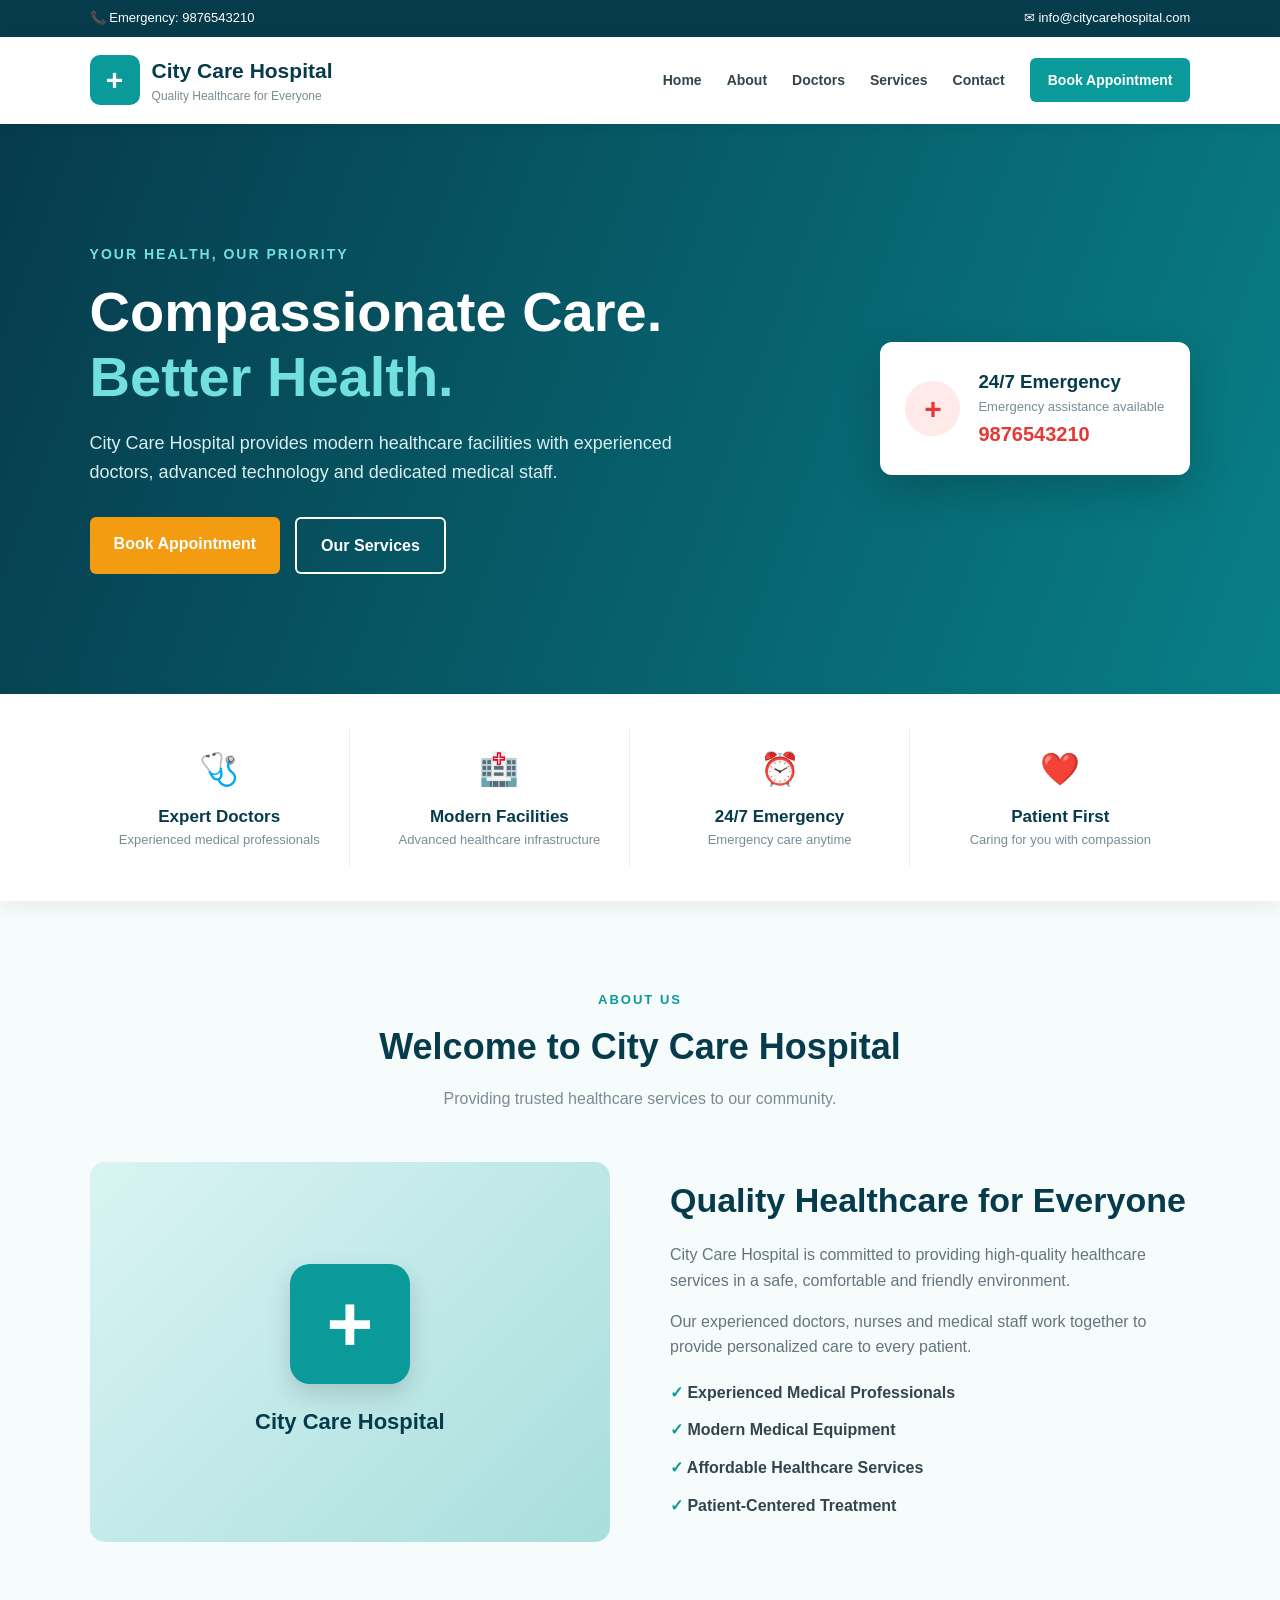
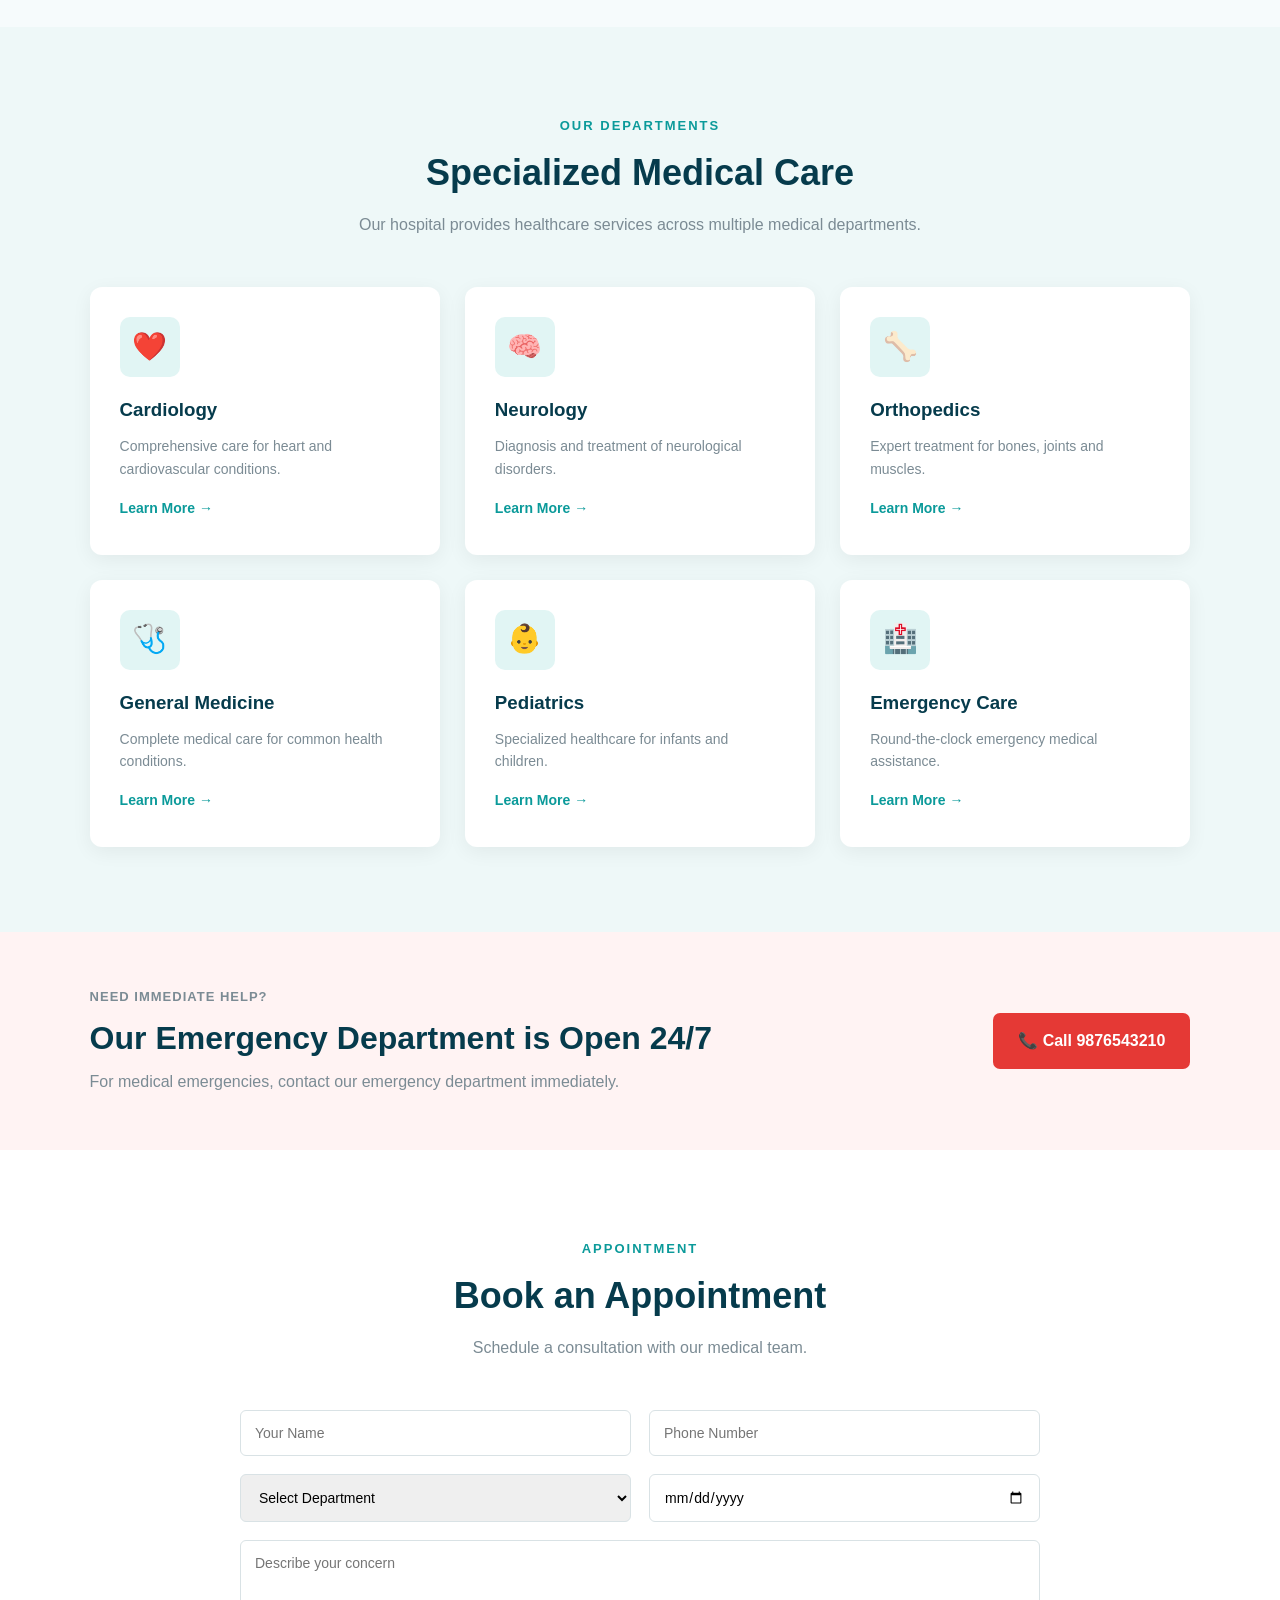
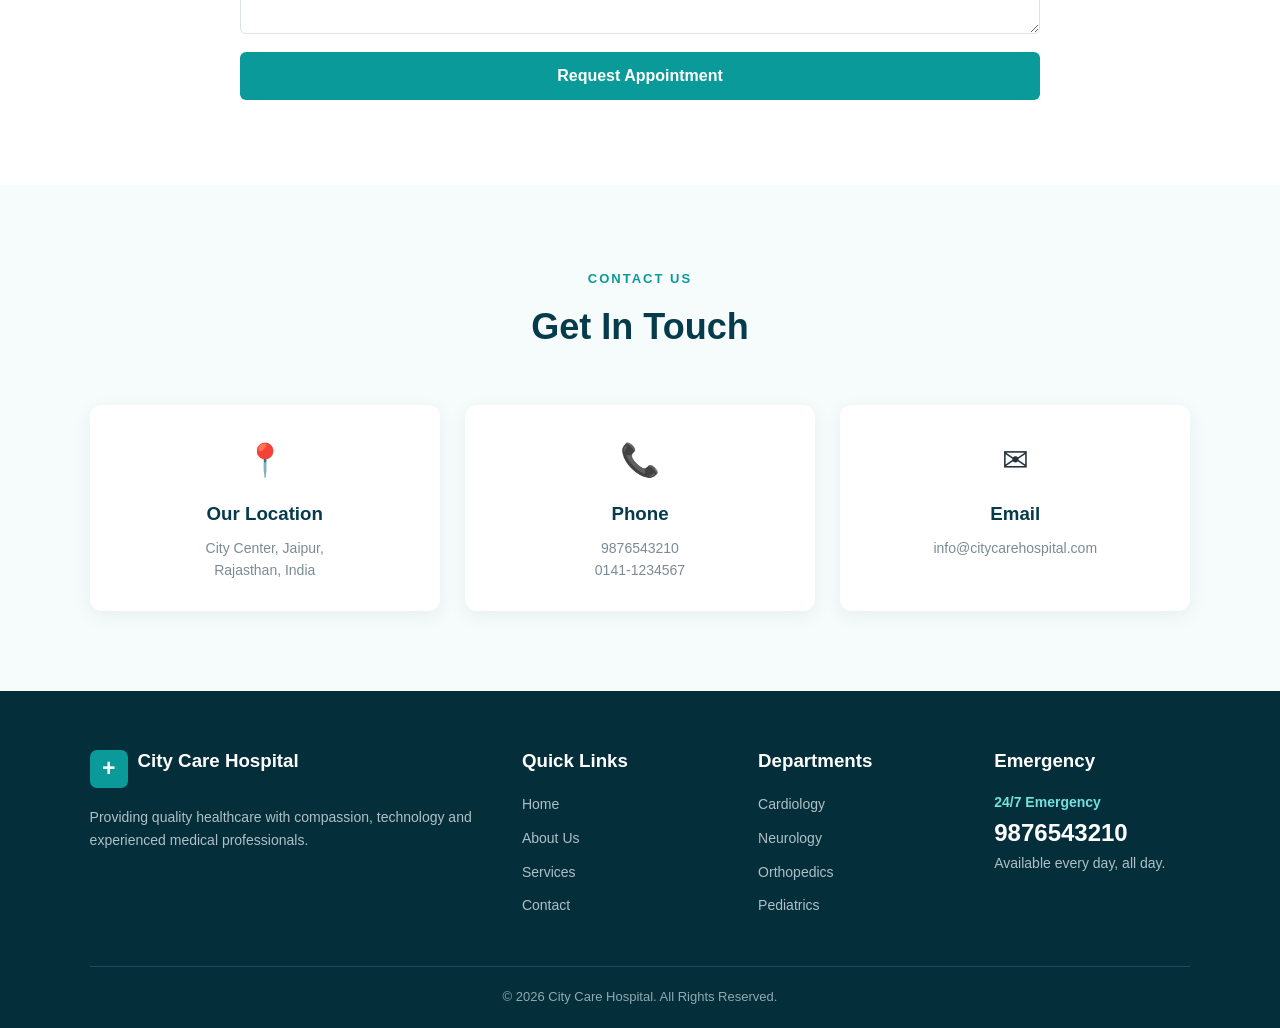
==== project2/p2/index.html @ e4727a9b "Add files via upload" ====
<!DOCTYPE html>
<html lang="en">

<head>

    <meta charset="UTF-8">

    <meta name="viewport" content="width=device-width, initial-scale=1.0">

    <title>City Care Hospital</title>

    <link rel="stylesheet" href="style.css">

</head>

<body>


    <!-- TOP BAR -->

    <div class="top-bar">

        <span>📞 Emergency: 9876543210</span>

        <span>✉ info@citycarehospital.com</span>

    </div>


    <!-- HEADER -->

    <header>

        <div class="logo">

            <div class="logo-icon">
                +
            </div>

            <div>
                <h1>City Care Hospital</h1>
                <p>Quality Healthcare for Everyone</p>
            </div>

        </div>


        <nav>

            <a href="#home">Home</a>

            <a href="#about">About</a>

            <a href="#doctors">Doctors</a>

            <a href="#services">Services</a>

            <a href="#contact">Contact</a>

            <a href="#appointment" class="appointment-btn">
                Book Appointment
            </a>

        </nav>

    </header>


    <!-- HERO -->

    <section class="hero" id="home">

        <div class="hero-content">

            <p class="hero-tag">
                YOUR HEALTH, OUR PRIORITY
            </p>

            <h2>
                Compassionate Care.
                <span>Better Health.</span>
            </h2>

            <p class="hero-description">

                City Care Hospital provides modern healthcare
                facilities with experienced doctors, advanced
                technology and dedicated medical staff.

            </p>


            <div class="hero-buttons">

                <a href="#appointment" class="btn primary-btn">
                    Book Appointment
                </a>

                <a href="#services" class="btn secondary-btn">
                    Our Services
                </a>

            </div>

        </div>


        <div class="emergency-card">

            <div class="emergency-icon">
                +
            </div>

            <div>

                <h3>24/7 Emergency</h3>

                <p>Emergency assistance available</p>

                <strong>9876543210</strong>

            </div>

        </div>

    </section>


    <!-- QUICK SERVICES -->

    <section class="quick-services">

        <div class="quick-card">

            <div class="quick-icon">
                🩺
            </div>

            <h3>Expert Doctors</h3>

            <p>
                Experienced medical professionals
            </p>

        </div>


        <div class="quick-card">

            <div class="quick-icon">
                🏥
            </div>

            <h3>Modern Facilities</h3>

            <p>
                Advanced healthcare infrastructure
            </p>

        </div>


        <div class="quick-card">

            <div class="quick-icon">
                ⏰
            </div>

            <h3>24/7 Emergency</h3>

            <p>
                Emergency care anytime
            </p>

        </div>


        <div class="quick-card">

            <div class="quick-icon">
                ❤️
            </div>

            <h3>Patient First</h3>

            <p>
                Caring for you with compassion
            </p>

        </div>

    </section>


    <!-- ABOUT -->

    <section class="section" id="about">

        <div class="section-title">

            <span>ABOUT US</span>

            <h2>Welcome to City Care Hospital</h2>

            <p>
                Providing trusted healthcare services to our community.
            </p>

        </div>


        <div class="about">

            <div class="about-image">

                <div class="medical-symbol">
                    +
                </div>

                <div class="image-text">
                    City Care Hospital
                </div>

            </div>


            <div class="about-content">

                <h2>
                    Quality Healthcare for Everyone
                </h2>

                <p>
                    City Care Hospital is committed to providing
                    high-quality healthcare services in a safe,
                    comfortable and friendly environment.
                </p>

                <p>
                    Our experienced doctors, nurses and medical
                    staff work together to provide personalized
                    care to every patient.
                </p>


                <ul>

                    <li>✓ Experienced Medical Professionals</li>

                    <li>✓ Modern Medical Equipment</li>

                    <li>✓ Affordable Healthcare Services</li>

                    <li>✓ Patient-Centered Treatment</li>

                </ul>

            </div>

        </div>

    </section>


    <!-- DEPARTMENTS -->

    <section class="section departments-section" id="services">

        <div class="section-title">

            <span>OUR DEPARTMENTS</span>

            <h2>Specialized Medical Care</h2>

            <p>
                Our hospital provides healthcare services
                across multiple medical departments.
            </p>

        </div>


        <div class="departments">


            <div class="department-card">

                <div class="department-icon">
                    ❤️
                </div>

                <h3>Cardiology</h3>

                <p>
                    Comprehensive care for heart and
                    cardiovascular conditions.
                </p>

                <a href="#">
                    Learn More →
                </a>

            </div>


            <div class="department-card">

                <div class="department-icon">
                    🧠
                </div>

                <h3>Neurology</h3>

                <p>
                    Diagnosis and treatment of neurological
                    disorders.
                </p>

                <a href="#">
                    Learn More →
                </a>

            </div>


            <div class="department-card">

                <div class="department-icon">
                    🦴
                </div>

                <h3>Orthopedics</h3>

                <p>
                    Expert treatment for bones, joints
                    and muscles.
                </p>

                <a href="#">
                    Learn More →
                </a>

            </div>


            <div class="department-card">

                <div class="department-icon">
                    🩺
                </div>

                <h3>General Medicine</h3>

                <p>
                    Complete medical care for common
                    health conditions.
                </p>

                <a href="#">
                    Learn More →
                </a>

            </div>


            <div class="department-card">

                <div class="department-icon">
                    👶
                </div>

                <h3>Pediatrics</h3>

                <p>
                    Specialized healthcare for infants
                    and children.
                </p>

                <a href="#">
                    Learn More →
                </a>

            </div>


            <div class="department-card">

                <div class="department-icon">
                    🏥
                </div>

                <h3>Emergency Care</h3>

                <p>
                    Round-the-clock emergency medical
                    assistance.
                </p>

                <a href="#">
                    Learn More →
                </a>

            </div>

        </div>

    </section>


    <!-- EMERGENCY -->

    <section class="emergency-section">

        <div>

            <p class="emergency-label">
                NEED IMMEDIATE HELP?
            </p>

            <h2>
                Our Emergency Department is Open 24/7
            </h2>

            <p>
                For medical emergencies, contact our emergency
                department immediately.
            </p>

        </div>


        <a href="tel:9876543210" class="emergency-button">
            📞 Call 9876543210
        </a>

    </section>


    <!-- APPOINTMENT -->

    <section class="appointment-section" id="appointment">

        <div class="section-title">

            <span>APPOINTMENT</span>

            <h2>Book an Appointment</h2>

            <p>
                Schedule a consultation with our medical team.
            </p>

        </div>


        <form class="appointment-form">

            <input
                type="text"
                placeholder="Your Name"
                required
            >

            <input
                type="tel"
                placeholder="Phone Number"
                required
            >

            <select required>

                <option value="">
                    Select Department
                </option>

                <option>
                    Cardiology
                </option>

                <option>
                    Neurology
                </option>

                <option>
                    Orthopedics
                </option>

                <option>
                    General Medicine
                </option>

                <option>
                    Pediatrics
                </option>

            </select>


            <input
                type="date"
                required
            >


            <textarea
                placeholder="Describe your concern"
                rows="4"
            ></textarea>


            <button type="submit">
                Request Appointment
            </button>

        </form>

    </section>


    <!-- CONTACT -->

    <section class="contact-section" id="contact">

        <div class="section-title">

            <span>CONTACT US</span>

            <h2>Get In Touch</h2>

        </div>


        <div class="contact-container">


            <div class="contact-card">

                <div class="contact-icon">
                    📍
                </div>

                <h3>Our Location</h3>

                <p>
                    City Center, Jaipur,<br>
                    Rajasthan, India
                </p>

            </div>


            <div class="contact-card">

                <div class="contact-icon">
                    📞
                </div>

                <h3>Phone</h3>

                <p>
                    9876543210<br>
                    0141-1234567
                </p>

            </div>


            <div class="contact-card">

                <div class="contact-icon">
                    ✉
                </div>

                <h3>Email</h3>

                <p>
                    info@citycarehospital.com
                </p>

            </div>

        </div>

    </section>


    <!-- FOOTER -->

    <footer>

        <div class="footer-container">


            <div class="footer-about">

                <div class="footer-logo">

                    <div class="footer-logo-icon">
                        +
                    </div>

                    <h3>City Care Hospital</h3>

                </div>

                <p>
                    Providing quality healthcare with compassion,
                    technology and experienced medical professionals.
                </p>

            </div>


            <div>

                <h3>Quick Links</h3>

                <ul>

                    <li>
                        <a href="#home">Home</a>
                    </li>

                    <li>
                        <a href="#about">About Us</a>
                    </li>

                    <li>
                        <a href="#services">Services</a>
                    </li>

                    <li>
                        <a href="#contact">Contact</a>
                    </li>

                </ul>

            </div>


            <div>

                <h3>Departments</h3>

                <ul>

                    <li>
                        <a href="#">Cardiology</a>
                    </li>

                    <li>
                        <a href="#">Neurology</a>
                    </li>

                    <li>
                        <a href="#">Orthopedics</a>
                    </li>

                    <li>
                        <a href="#">Pediatrics</a>
                    </li>

                </ul>

            </div>


            <div>

                <h3>Emergency</h3>

                <p class="footer-emergency">
                    24/7 Emergency
                </p>

                <h2>
                    9876543210
                </h2>

                <p>
                    Available every day,
                    all day.
                </p>

            </div>

        </div>


        <div class="copyright">

            © 2026 City Care Hospital.
            All Rights Reserved.

        </div>

    </footer>


</body>
</html>
---- project2/p2/style.css ----
/* =========================
   RESET
========================= */

* {
    margin: 0;
    padding: 0;
    box-sizing: border-box;
    font-family: "Segoe UI", Arial, sans-serif;
}

html {
    scroll-behavior: smooth;
}

body {
    background: #f6fbfc;
    color: #24323d;
    line-height: 1.6;
}


/* =========================
   TOP BAR
========================= */

.top-bar {
    background: #063b4c;
    color: white;

    padding: 8px 7%;

    display: flex;
    justify-content: space-between;

    font-size: 13px;
}


/* =========================
   HEADER
========================= */

header {
    background: white;

    padding: 17px 7%;

    display: flex;
    justify-content: space-between;
    align-items: center;

    box-shadow: 0 2px 12px rgba(0, 0, 0, 0.07);

    position: sticky;
    top: 0;

    z-index: 1000;
}

.logo {
    display: flex;
    align-items: center;
    gap: 12px;
}

.logo-icon {
    width: 50px;
    height: 50px;

    background: #0b9a9a;

    color: white;

    border-radius: 10px;

    display: flex;
    justify-content: center;
    align-items: center;

    font-size: 30px;
    font-weight: bold;
}

.logo h1 {
    color: #063b4c;
    font-size: 21px;
}

.logo p {
    color: #7b8b94;
    font-size: 12px;
}


/* =========================
   NAVIGATION
========================= */

nav {
    display: flex;
    align-items: center;
    gap: 25px;
}

nav a {
    text-decoration: none;

    color: #34444d;

    font-size: 14px;
    font-weight: 600;

    transition: 0.3s;
}

nav a:hover {
    color: #0b9a9a;
}

.appointment-btn {
    background: #0b9a9a;

    color: white !important;

    padding: 11px 18px;

    border-radius: 6px;
}

.appointment-btn:hover {
    background: #087f7f;
}


/* =========================
   HERO
========================= */

.hero {
    min-height: 570px;

    padding: 80px 7%;

    display: flex;

    justify-content: space-between;
    align-items: center;

    gap: 40px;

    color: white;

    background:
        linear-gradient(
            110deg,
            #063b4c,
            #087f87
        );
}

.hero-content {
    max-width: 680px;
}

.hero-tag {
    color: #72e0dc;

    font-size: 14px;

    font-weight: bold;

    letter-spacing: 2px;

    margin-bottom: 15px;
}

.hero h2 {
    font-size: 56px;

    line-height: 1.15;

    margin-bottom: 20px;
}

.hero h2 span {
    color: #72e0dc;
}

.hero-description {
    color: #d9eeee;

    font-size: 18px;

    max-width: 600px;
}

.hero-buttons {
    margin-top: 30px;

    display: flex;

    gap: 15px;
}

.btn {
    text-decoration: none;

    padding: 14px 24px;

    border-radius: 6px;

    font-weight: bold;

    display: inline-block;
}

.primary-btn {
    background: #f39c12;
    color: white;
}

.primary-btn:hover {
    background: #d98608;
}

.secondary-btn {
    border: 2px solid white;
    color: white;
}

.secondary-btn:hover {
    background: white;
    color: #063b4c;
}


/* =========================
   EMERGENCY CARD
========================= */

.emergency-card {
    background: white;

    color: #24323d;

    width: 310px;

    padding: 25px;

    border-radius: 12px;

    display: flex;

    align-items: center;

    gap: 18px;

    box-shadow: 0 15px 40px rgba(0, 0, 0, 0.18);
}

.emergency-icon {
    width: 55px;
    height: 55px;

    border-radius: 50%;

    background: #ffe9e9;

    color: #e53935;

    display: flex;

    align-items: center;
    justify-content: center;

    font-size: 30px;
    font-weight: bold;
}

.emergency-card h3 {
    color: #063b4c;
}

.emergency-card p {
    color: #7b8b94;
    font-size: 13px;
}

.emergency-card strong {
    color: #e53935;
    font-size: 20px;
}


/* =========================
   QUICK SERVICES
========================= */

.quick-services {
    background: white;

    display: grid;

    grid-template-columns: repeat(4, 1fr);

    padding: 35px 7%;

    gap: 20px;

    box-shadow: 0 5px 20px rgba(0, 0, 0, 0.07);
}

.quick-card {
    text-align: center;

    padding: 15px;

    border-right: 1px solid #e6eeee;
}

.quick-card:last-child {
    border-right: none;
}

.quick-icon {
    font-size: 32px;

    margin-bottom: 8px;
}

.quick-card h3 {
    color: #063b4c;

    font-size: 17px;
}

.quick-card p {
    color: #7b8b94;

    font-size: 13px;
}


/* =========================
   COMMON SECTION
========================= */

.section {
    padding: 85px 7%;
}

.section-title {
    text-align: center;

    margin-bottom: 50px;
}

.section-title span {
    color: #0b9a9a;

    font-size: 13px;

    font-weight: bold;

    letter-spacing: 2px;
}

.section-title h2 {
    color: #063b4c;

    font-size: 36px;

    margin-top: 7px;
}

.section-title p {
    color: #7b8b94;

    max-width: 650px;

    margin: 10px auto;
}


/* =========================
   ABOUT
========================= */

.about {
    display: grid;

    grid-template-columns: 1fr 1fr;

    gap: 60px;

    align-items: center;
}

.about-image {
    height: 380px;

    border-radius: 15px;

    background:
        linear-gradient(
            135deg,
            #d9f4f3,
            #a8dedd
        );

    display: flex;

    flex-direction: column;

    align-items: center;
    justify-content: center;
}

.medical-symbol {
    width: 120px;
    height: 120px;

    border-radius: 20px;

    background: #0b9a9a;

    color: white;

    display: flex;

    align-items: center;
    justify-content: center;

    font-size: 80px;

    font-weight: bold;

    box-shadow: 0 10px 25px rgba(0, 0, 0, 0.15);
}

.image-text {
    color: #063b4c;

    font-size: 22px;

    font-weight: bold;

    margin-top: 20px;
}

.about-content h2 {
    color: #063b4c;

    font-size: 34px;

    margin-bottom: 15px;
}

.about-content p {
    color: #65757d;

    margin-bottom: 15px;
}

.about-content ul {
    list-style: none;

    margin-top: 20px;
}

.about-content li {
    margin: 12px 0;

    font-weight: 600;

    color: #34444d;
}

.about-content li::first-letter {
    color: #0b9a9a;
}


/* =========================
   DEPARTMENTS
========================= */

.departments-section {
    background: #eef8f8;
}

.departments {
    display: grid;

    grid-template-columns: repeat(3, 1fr);

    gap: 25px;
}

.department-card {
    background: white;

    padding: 30px;

    border-radius: 12px;

    box-shadow: 0 5px 20px rgba(0, 0, 0, 0.06);

    transition: 0.3s;

    border-bottom: 4px solid transparent;
}

.department-card:hover {
    transform: translateY(-7px);

    border-bottom-color: #0b9a9a;

    box-shadow: 0 12px 28px rgba(0, 0, 0, 0.1);
}

.department-icon {
    width: 60px;
    height: 60px;

    border-radius: 10px;

    background: #e1f5f4;

    display: flex;

    align-items: center;
    justify-content: center;

    font-size: 28px;

    margin-bottom: 18px;
}

.department-card h3 {
    color: #063b4c;

    margin-bottom: 10px;
}

.department-card p {
    color: #7b8b94;

    font-size: 14px;

    margin-bottom: 15px;
}

.department-card a {
    text-decoration: none;

    color: #0b9a9a;

    font-weight: bold;

    font-size: 14px;
}


/* =========================
   EMERGENCY SECTION
========================= */

.emergency-section {
    background: #fff3f3;

    padding: 55px 7%;

    display: flex;

    justify-content: space-between;

    align-items: center;

    gap: 30px;
}

.emergency-label {
    color: #e53935;

    font-weight: bold;

    letter-spacing: 1px;

    font-size: 13px;
}

.emergency-section h2 {
    color: #063b4c;

    font-size: 32px;

    margin: 5px 0;
}

.emergency-section p {
    color: #7b8b94;
}

.emergency-button {
    background: #e53935;

    color: white;

    text-decoration: none;

    padding: 15px 25px;

    border-radius: 7px;

    font-weight: bold;

    white-space: nowrap;
}

.emergency-button:hover {
    background: #c62828;
}


/* =========================
   APPOINTMENT
========================= */

.appointment-section {
    padding: 85px 7%;

    background: white;
}

.appointment-form {
    max-width: 800px;

    margin: auto;

    display: grid;

    grid-template-columns: 1fr 1fr;

    gap: 18px;
}

.appointment-form input,
.appointment-form select,
.appointment-form textarea {
    width: 100%;

    padding: 14px;

    border: 1px solid #d9e2e5;

    border-radius: 6px;

    outline: none;

    font-size: 14px;
}

.appointment-form input:focus,
.appointment-form select:focus,
.appointment-form textarea:focus {
    border-color: #0b9a9a;
}

.appointment-form textarea {
    grid-column: 1 / 3;

    resize: vertical;
}

.appointment-form button {
    grid-column: 1 / 3;

    border: none;

    background: #0b9a9a;

    color: white;

    padding: 15px;

    border-radius: 6px;

    font-size: 16px;

    font-weight: bold;

    cursor: pointer;
}

.appointment-form button:hover {
    background: #087f7f;
}


/* =========================
   CONTACT
========================= */

.contact-section {
    padding: 80px 7%;
}

.contact-container {
    display: grid;

    grid-template-columns: repeat(3, 1fr);

    gap: 25px;
}

.contact-card {
    background: white;

    padding: 30px;

    text-align: center;

    border-radius: 12px;

    box-shadow: 0 5px 20px rgba(0, 0, 0, 0.06);
}

.contact-icon {
    font-size: 32px;

    margin-bottom: 12px;
}

.contact-card h3 {
    color: #063b4c;

    margin-bottom: 8px;
}

.contact-card p {
    color: #7b8b94;

    font-size: 14px;
}


/* =========================
   FOOTER
========================= */

footer {
    background: #052e3b;

    color: white;

    padding: 55px 7% 20px;
}

.footer-container {
    display: grid;

    grid-template-columns: 2fr 1fr 1fr 1fr;

    gap: 40px;
}

.footer-logo {
    display: flex;

    align-items: center;

    gap: 10px;

    margin-bottom: 15px;
}

.footer-logo-icon {
    width: 38px;
    height: 38px;

    background: #0b9a9a;

    border-radius: 7px;

    display: flex;

    justify-content: center;
    align-items: center;

    font-size: 23px;

    font-weight: bold;
}

.footer-container h3 {
    margin-bottom: 15px;
}

.footer-container p {
    color: #aec0c6;

    font-size: 14px;
}

.footer-container ul {
    list-style: none;
}

.footer-container li {
    margin: 8px 0;
}

.footer-container a {
    text-decoration: none;

    color: #aec0c6;

    font-size: 14px;
}

.footer-container a:hover {
    color: white;
}

.footer-emergency {
    color: #72e0dc !important;

    font-weight: bold;
}

.copyright {
    border-top: 1px solid #1c4d58;

    margin-top: 40px;

    padding-top: 20px;

    text-align: center;

    color: #91a9b0;

    font-size: 13px;
}


/* =========================
   TABLET
========================= */

@media (max-width: 950px) {

    nav {
        gap: 12px;
    }

    nav a {
        font-size: 13px;
    }

    .hero h2 {
        font-size: 45px;
    }

    .departments {
        grid-template-columns: repeat(2, 1fr);
    }

    .quick-services {
        grid-template-columns: repeat(2, 1fr);
    }

    .footer-container {
        grid-template-columns: 1fr 1fr;
    }

}


/* =========================
   MOBILE
========================= */

@media (max-width: 650px) {

    .top-bar {
        display: none;
    }

    header {
        flex-direction: column;

        gap: 15px;
    }

    nav {
        flex-wrap: wrap;

        justify-content: center;
    }

    .hero {
        flex-direction: column;

        text-align: center;

        padding: 60px 5%;
    }

    .hero h2 {
        font-size: 37px;
    }

    .hero-buttons {
        justify-content: center;

        flex-wrap: wrap;
    }

    .emergency-card {
        width: 100%;
        max-width: 350px;
    }

    .quick-services {
        grid-template-columns: 1fr 1fr;
    }

    .quick-card {
        border-right: none;
    }

    .about {
        grid-template-columns: 1fr;
    }

    .departments {
        grid-template-columns: 1fr;
    }

    .emergency-section {
        flex-direction: column;

        text-align: center;
    }

    .appointment-form {
        grid-template-columns: 1fr;
    }

    .appointment-form textarea,
    .appointment-form button {
        grid-column: 1;
    }

    .contact-container {
        grid-template-columns: 1fr;
    }

    .footer-container {
        grid-template-columns: 1fr;
    }

    .section {
        padding: 60px 5%;
    }

}
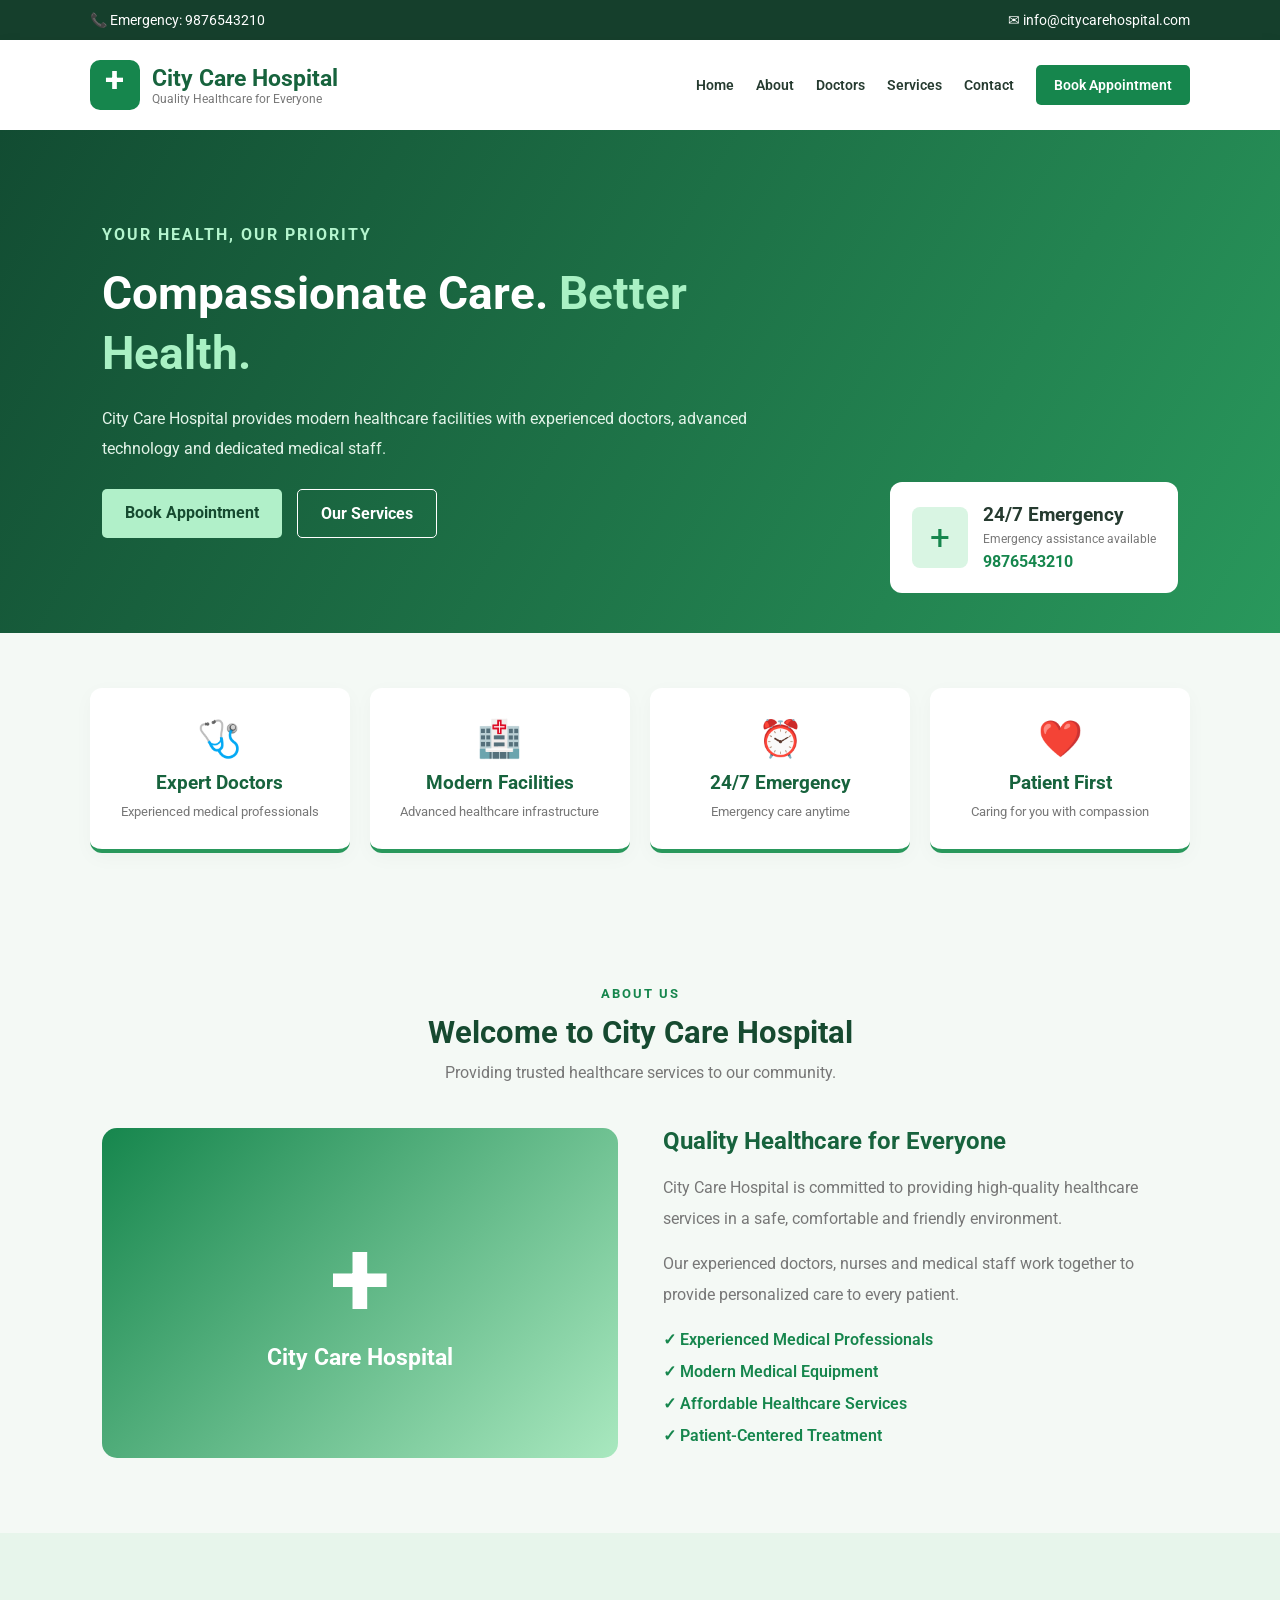
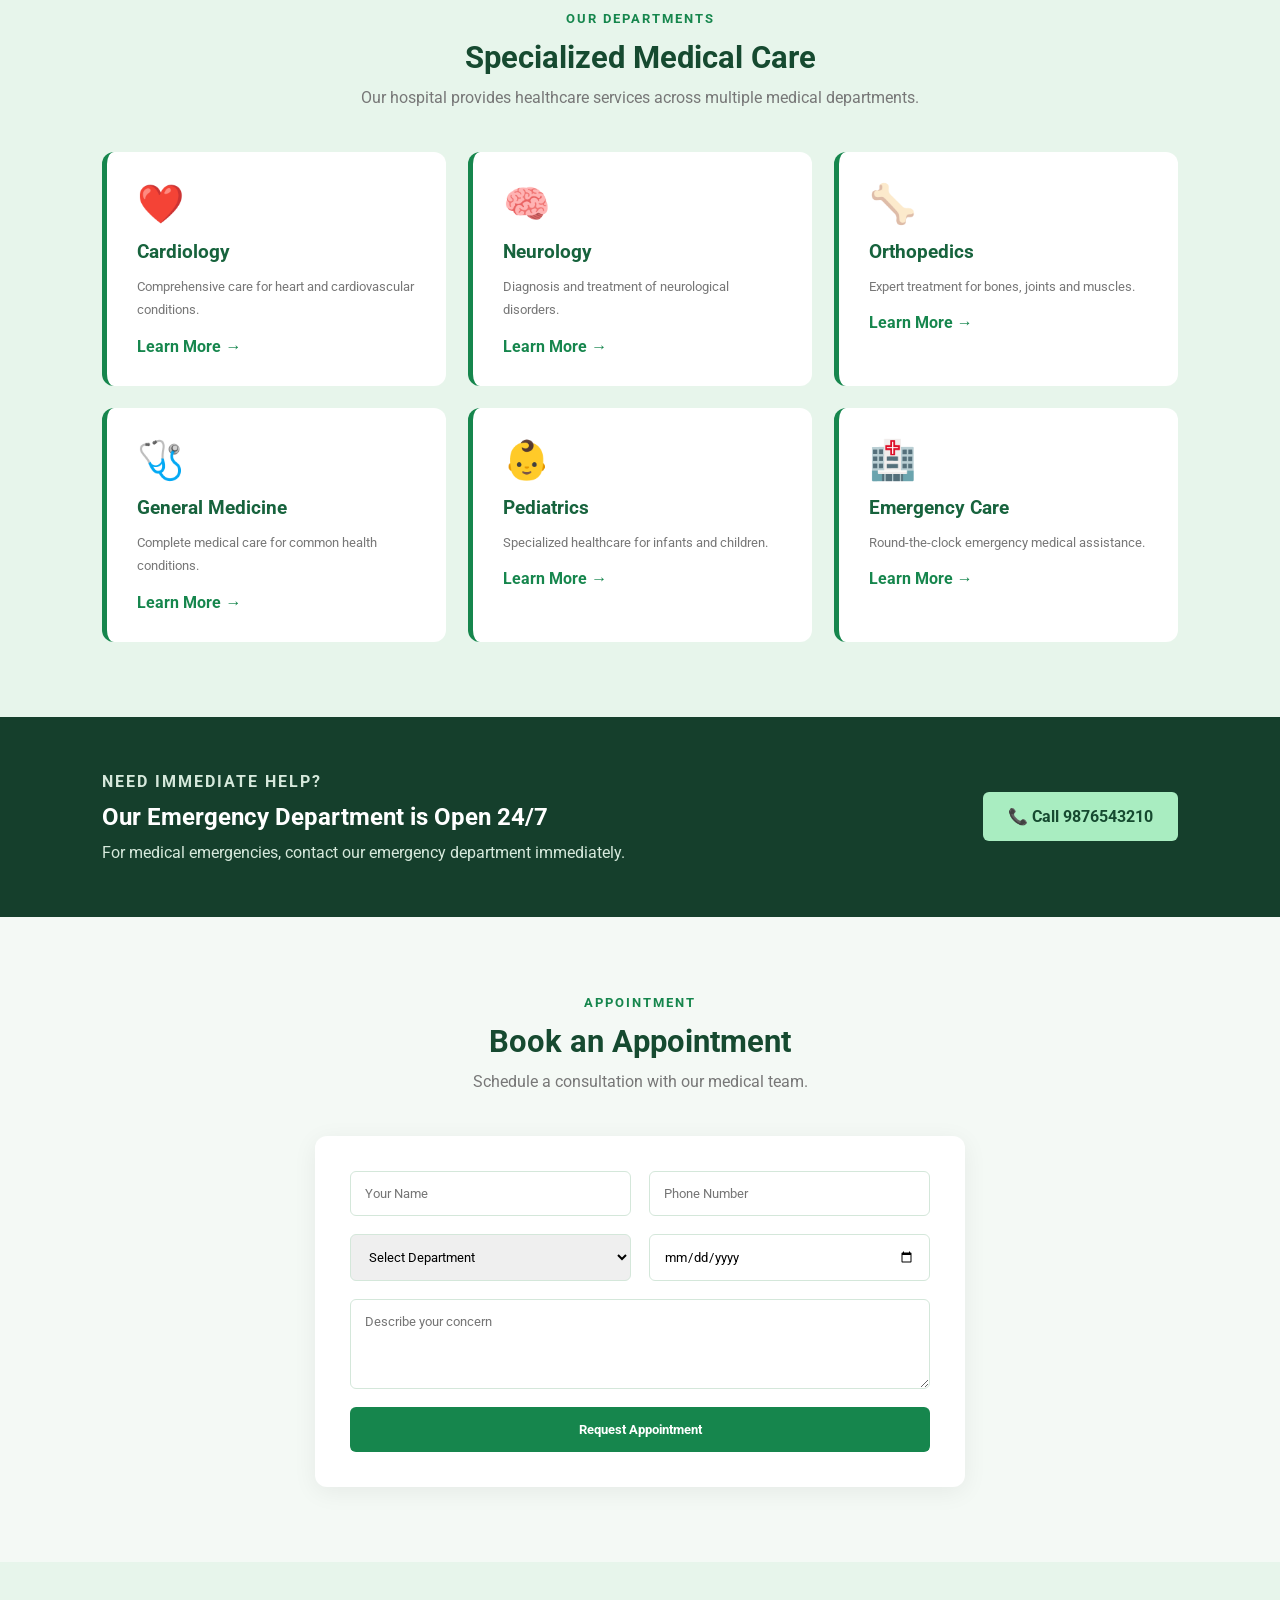
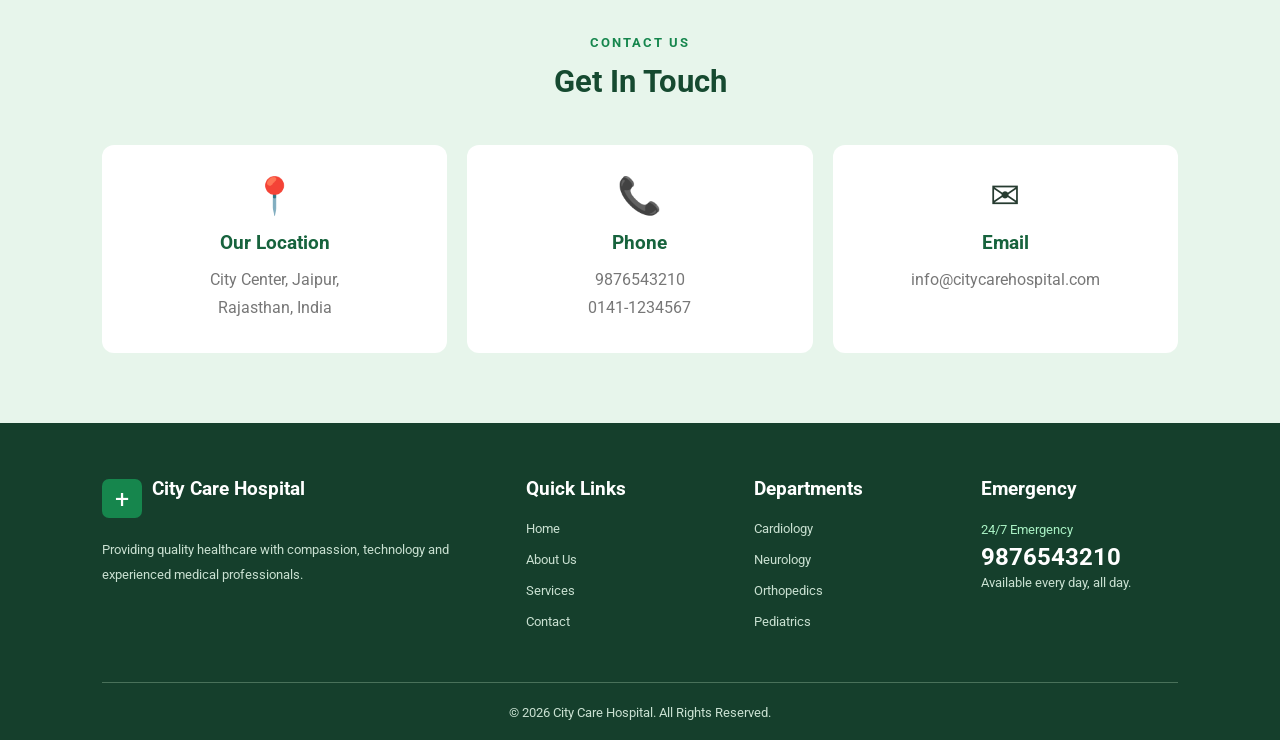
==== commit e4a22463: "Update index.html" ====
--- a/project2/p2/index.html
+++ b/project2/p2/index.html
@@ -1,4 +1,4 @@
-
+ 
 <!DOCTYPE html>
 <html lang="en">
 
@@ -10,13 +10,582 @@
 
     <title>City Care Hospital</title>
 
-    <link rel="stylesheet" href="style.css">
+    <link href="https://fonts.googleapis.com/css2?family=Roboto:wght@300;400;500;700;900&display=swap" rel="stylesheet">
+
+    <style>
+
+    * {
+        margin: 0;
+        padding: 0;
+        box-sizing: border-box;
+        font-family: 'Roboto', sans-serif;
+    }
+
+    body {
+        background: #f4f9f5;
+        color: #263b30;
+    }
+
+    .top-bar {
+        background: #153f2c;
+        color: white;
+        padding: 12px 7%;
+        display: flex;
+        justify-content: space-between;
+        font-size: 14px;
+    }
+
+    header {
+        background: white;
+        padding: 20px 7%;
+        display: flex;
+        justify-content: space-between;
+        align-items: center;
+        flex-wrap: wrap;
+        gap: 20px;
+        box-shadow: 0 3px 12px #00000010;
+    }
+
+    .logo {
+        display: flex;
+        align-items: center;
+        gap: 12px;
+    }
+
+    .logo-icon {
+        background: #16864d;
+        color: white;
+        font-size: 35px;
+        width: 50px;
+        height: 50px;
+        text-align: center;
+        border-radius: 10px;
+        font-weight: bold;
+    }
+
+    .logo h1 {
+        color: #17633d;
+        font-size: 23px;
+    }
+
+    .logo p {
+        color: #777;
+        font-size: 12px;
+    }
+
+    nav {
+        display: flex;
+        align-items: center;
+        gap: 22px;
+        flex-wrap: wrap;
+    }
+
+    nav a {
+        text-decoration: none;
+        color: #263b30;
+        font-size: 14px;
+        font-weight: 600;
+    }
+
+    nav a:hover {
+        color: #16864d;
+    }
+
+    .appointment-btn {
+        background: #16864d;
+        color: white;
+        padding: 12px 18px;
+        border-radius: 5px;
+    }
+
+    .hero {
+        min-height: 490px;
+        background: linear-gradient(120deg, #124c32, #29985c);
+        color: white;
+        padding: 95px 8%;
+        position: relative;
+    }
+
+    .hero-content {
+        max-width: 650px;
+    }
+
+    .hero-tag {
+        color: #b4f5ce;
+        letter-spacing: 2px;
+        font-weight: bold;
+        margin-bottom: 20px;
+    }
+
+    .hero h2 {
+        font-size: 46px;
+        line-height: 1.3;
+    }
+
+    .hero h2 span {
+        color: #a9f1c4;
+    }
+
+    .hero-description {
+        margin: 20px 0;
+        line-height: 1.9;
+        color: #e3f4e9;
+    }
+
+    .hero-buttons {
+        display: flex;
+        gap: 15px;
+        margin-top: 25px;
+        flex-wrap: wrap;
+    }
+
+    .btn {
+        text-decoration: none;
+        padding: 14px 23px;
+        border-radius: 5px;
+        font-weight: bold;
+    }
+
+    .primary-btn {
+        background: #b1f0c9;
+        color: #164a30;
+    }
+
+    .secondary-btn {
+        border: 1px solid white;
+        color: white;
+    }
+
+    .emergency-card {
+        position: absolute;
+        right: 8%;
+        bottom: 40px;
+        background: white;
+        color: #263b30;
+        padding: 22px;
+        border-radius: 12px;
+        display: flex;
+        align-items: center;
+        gap: 15px;
+    }
+
+    .emergency-icon {
+        background: #d9f5e3;
+        color: #16864d;
+        font-size: 35px;
+        padding: 10px 18px;
+        border-radius: 8px;
+    }
+
+    .emergency-card p {
+        font-size: 12px;
+        color: #777;
+        margin: 6px 0;
+    }
+
+    .emergency-card strong {
+        color: #16864d;
+    }
+
+    .quick-services {
+        display: grid;
+        grid-template-columns: repeat(4, 1fr);
+        gap: 20px;
+        padding: 55px 7%;
+    }
+
+    .quick-card {
+        background: white;
+        text-align: center;
+        padding: 30px 15px;
+        border-radius: 12px;
+        border-bottom: 4px solid #29985c;
+        box-shadow: 0 5px 20px #00000008;
+    }
+
+    .quick-icon {
+        font-size: 36px;
+        margin-bottom: 12px;
+    }
+
+    .quick-card h3 {
+        color: #17633d;
+        margin-bottom: 10px;
+    }
+
+    .quick-card p {
+        font-size: 13px;
+        color: #777;
+    }
+
+    .section {
+        padding: 75px 8%;
+    }
+
+    .section-title {
+        text-align: center;
+        margin-bottom: 45px;
+    }
+
+    .section-title span {
+        color: #16864d;
+        font-weight: bold;
+        letter-spacing: 2px;
+        font-size: 13px;
+    }
+
+    .section-title h2 {
+        color: #164a30;
+        font-size: 31px;
+        margin: 12px 0;
+    }
+
+    .section-title p {
+        color: #777;
+    }
+
+    .about {
+        display: grid;
+        grid-template-columns: 1fr 1fr;
+        gap: 45px;
+        align-items: center;
+    }
+
+    .about-image {
+        min-height: 330px;
+        border-radius: 15px;
+        background: linear-gradient(135deg, #16864d, #a9e8bf);
+        display: flex;
+        justify-content: center;
+        align-items: center;
+        flex-direction: column;
+        color: white;
+    }
+
+    .medical-symbol {
+        font-size: 110px;
+        font-weight: bold;
+    }
+
+    .image-text {
+        font-size: 23px;
+        font-weight: bold;
+    }
+
+    .about-content h2 {
+        color: #17633d;
+        margin-bottom: 18px;
+    }
+
+    .about-content p {
+        color: #777;
+        line-height: 1.9;
+        margin-bottom: 15px;
+    }
+
+    .about-content ul {
+        list-style: none;
+        margin-top: 20px;
+    }
+
+    .about-content li {
+        margin: 13px 0;
+        color: #16864d;
+        font-weight: 600;
+    }
+
+    .departments-section {
+        background: #e7f5eb;
+    }
+
+    .departments {
+        display: grid;
+        grid-template-columns: repeat(3, 1fr);
+        gap: 22px;
+    }
+
+    .department-card {
+        background: white;
+        padding: 30px;
+        border-radius: 12px;
+        border-left: 5px solid #16864d;
+        transition: 0.3s;
+    }
+
+    .department-card:hover {
+        transform: translateY(-7px);
+        box-shadow: 0 10px 25px #00000012;
+    }
+
+    .department-icon {
+        font-size: 38px;
+        margin-bottom: 15px;
+    }
+
+    .department-card h3 {
+        color: #17633d;
+        margin-bottom: 12px;
+    }
+
+    .department-card p {
+        color: #777;
+        font-size: 13px;
+        line-height: 1.8;
+        margin-bottom: 15px;
+    }
+
+    .department-card a {
+        color: #16864d;
+        text-decoration: none;
+        font-weight: bold;
+    }
+
+    .emergency-section {
+        background: #153f2c;
+        color: white;
+        padding: 55px 8%;
+        display: flex;
+        justify-content: space-between;
+        align-items: center;
+        gap: 25px;
+        flex-wrap: wrap;
+    }
+
+    .emergency-label {
+        color: #a9f1c4;
+        font-weight: bold;
+        letter-spacing: 2px;
+    }
+
+    .emergency-section h2 {
+        margin: 12px 0;
+    }
+
+    .emergency-section p {
+        color: #d6e9dc;
+    }
+
+    .emergency-button {
+        background: #a9edc1;
+        color: #164a30;
+        text-decoration: none;
+        padding: 15px 25px;
+        border-radius: 6px;
+        font-weight: bold;
+    }
+
+    .appointment-section {
+        padding: 75px 8%;
+    }
+
+    .appointment-form {
+        max-width: 650px;
+        margin: auto;
+        background: white;
+        padding: 35px;
+        border-radius: 12px;
+        box-shadow: 0 5px 25px #00000010;
+        display: grid;
+        grid-template-columns: 1fr 1fr;
+        gap: 18px;
+    }
+
+    .appointment-form input,
+    .appointment-form select,
+    .appointment-form textarea {
+        width: 100%;
+        padding: 14px;
+        border: 1px solid #d4e7da;
+        border-radius: 6px;
+        outline: none;
+        font-size: 13px;
+    }
+
+    .appointment-form input:focus,
+    .appointment-form select:focus,
+    .appointment-form textarea:focus {
+        border-color: #16864d;
+    }
+
+    .appointment-form textarea {
+        grid-column: span 2;
+    }
+
+    .appointment-form button {
+        grid-column: span 2;
+        padding: 15px;
+        background: #16864d;
+        color: white;
+        border: none;
+        border-radius: 6px;
+        font-weight: bold;
+        cursor: pointer;
+    }
+
+    .contact-section {
+        background: #e7f5eb;
+        padding: 70px 8%;
+    }
+
+    .contact-container {
+        display: grid;
+        grid-template-columns: repeat(3, 1fr);
+        gap: 20px;
+    }
+
+    .contact-card {
+        background: white;
+        padding: 30px;
+        text-align: center;
+        border-radius: 12px;
+    }
+
+    .contact-icon {
+        font-size: 36px;
+        margin-bottom: 15px;
+    }
+
+    .contact-card h3 {
+        color: #17633d;
+        margin-bottom: 12px;
+    }
+
+    .contact-card p {
+        color: #777;
+        line-height: 1.8;
+    }
+
+    footer {
+        background: #153f2c;
+        color: white;
+        padding: 55px 8% 20px;
+    }
+
+    .footer-container {
+        display: grid;
+        grid-template-columns: 2fr 1fr 1fr 1fr;
+        gap: 30px;
+    }
+
+    .footer-logo {
+        display: flex;
+        align-items: center;
+        gap: 10px;
+        margin-bottom: 20px;
+    }
+
+    .footer-logo-icon {
+        background: #16864d;
+        padding: 5px 13px;
+        font-size: 25px;
+        border-radius: 7px;
+    }
+
+    .footer-container p {
+        color: #c9e0d1;
+        font-size: 13px;
+        line-height: 1.9;
+    }
+
+    .footer-container h3 {
+        margin-bottom: 18px;
+    }
+
+    .footer-container ul {
+        list-style: none;
+    }
+
+    .footer-container li {
+        margin: 12px 0;
+    }
+
+    .footer-container a {
+        text-decoration: none;
+        color: #c9e0d1;
+        font-size: 13px;
+    }
+
+    .footer-container a:hover {
+        color: #a9f1c4;
+    }
+
+    .footer-emergency {
+        color: #a9f1c4 !important;
+    }
+
+    .copyright {
+        border-top: 1px solid #49715a;
+        text-align: center;
+        padding-top: 22px;
+        margin-top: 40px;
+        font-size: 13px;
+        color: #c9e0d1;
+    }
+
+    @media(max-width: 900px) {
+        .quick-services {
+            grid-template-columns: repeat(2, 1fr);
+        }
+
+        .departments {
+            grid-template-columns: repeat(2, 1fr);
+        }
+
+        .footer-container {
+            grid-template-columns: repeat(2, 1fr);
+        }
+
+        .emergency-card {
+            position: static;
+            margin-top: 30px;
+            width: fit-content;
+        }
+    }
+
+    @media(max-width: 600px) {
+        .top-bar {
+            flex-direction: column;
+            gap: 8px;
+        }
+
+        header {
+            flex-direction: column;
+        }
+
+        nav {
+            justify-content: center;
+            gap: 12px;
+        }
+
+        .hero h2 {
+            font-size: 32px;
+        }
+
+        .quick-services,
+        .departments,
+        .about,
+        .contact-container,
+        .footer-container {
+            grid-template-columns: 1fr;
+        }
+
+        .appointment-form {
+            grid-template-columns: 1fr;
+            padding: 20px;
+        }
+
+        .appointment-form textarea,
+        .appointment-form button {
+            grid-column: span 1;
+        }
+    }
+
+    </style>
 
 </head>
 
 <body>
 
-
     <!-- TOP BAR -->
 
     <div class="top-bar">
@@ -26,7 +595,6 @@
         <span>✉ info@citycarehospital.com</span>
 
     </div>
-
 
     <!-- HEADER -->
 
@@ -45,7 +613,6 @@
 
         </div>
 
-
         <nav>
 
             <a href="#home">Home</a>
@@ -65,7 +632,6 @@
         </nav>
 
     </header>
-
 
     <!-- HERO -->
 
@@ -90,7 +656,6 @@
 
             </p>
 
-
             <div class="hero-buttons">
 
                 <a href="#appointment" class="btn primary-btn">
@@ -105,7 +670,6 @@
 
         </div>
 
-
         <div class="emergency-card">
 
             <div class="emergency-icon">
@@ -126,110 +690,56 @@
 
     </section>
 
-
     <!-- QUICK SERVICES -->
 
     <section class="quick-services">
 
         <div class="quick-card">
-
-            <div class="quick-icon">
-                🩺
-            </div>
-
+            <div class="quick-icon">🩺</div>
             <h3>Expert Doctors</h3>
-
-            <p>
-                Experienced medical professionals
-            </p>
-
-        </div>
-
+            <p>Experienced medical professionals</p>
+        </div>
 
         <div class="quick-card">
-
-            <div class="quick-icon">
-                🏥
-            </div>
-
+            <div class="quick-icon">🏥</div>
             <h3>Modern Facilities</h3>
-
-            <p>
-                Advanced healthcare infrastructure
-            </p>
-
-        </div>
-
+            <p>Advanced healthcare infrastructure</p>
+        </div>
 
         <div class="quick-card">
-
-            <div class="quick-icon">
-                ⏰
-            </div>
-
+            <div class="quick-icon">⏰</div>
             <h3>24/7 Emergency</h3>
-
-            <p>
-                Emergency care anytime
-            </p>
-
-        </div>
-
+            <p>Emergency care anytime</p>
+        </div>
 
         <div class="quick-card">
-
-            <div class="quick-icon">
-                ❤️
-            </div>
-
+            <div class="quick-icon">❤️</div>
             <h3>Patient First</h3>
-
-            <p>
-                Caring for you with compassion
-            </p>
-
+            <p>Caring for you with compassion</p>
         </div>
 
     </section>
 
-
     <!-- ABOUT -->
 
     <section class="section" id="about">
 
         <div class="section-title">
-
             <span>ABOUT US</span>
-
             <h2>Welcome to City Care Hospital</h2>
-
-            <p>
-                Providing trusted healthcare services to our community.
-            </p>
-
-        </div>
-
+            <p>Providing trusted healthcare services to our community.</p>
+        </div>
 
         <div class="about">
 
             <div class="about-image">
-
-                <div class="medical-symbol">
-                    +
-                </div>
-
-                <div class="image-text">
-                    City Care Hospital
-                </div>
-
-            </div>
-
+                <div class="medical-symbol">+</div>
+                <div class="image-text">City Care Hospital</div>
+            </div>
 
             <div class="about-content">
 
-                <h2>
-                    Quality Healthcare for Everyone
-                </h2>
+                <h2>Quality Healthcare for Everyone</h2>
 
                 <p>
                     City Care Hospital is committed to providing
@@ -243,17 +753,11 @@
                     care to every patient.
                 </p>
 
-
                 <ul>
-
                     <li>✓ Experienced Medical Professionals</li>
-
                     <li>✓ Modern Medical Equipment</li>
-
                     <li>✓ Affordable Healthcare Services</li>
-
                     <li>✓ Patient-Centered Treatment</li>
-
                 </ul>
 
             </div>
@@ -262,165 +766,76 @@
 
     </section>
 
-
     <!-- DEPARTMENTS -->
 
     <section class="section departments-section" id="services">
 
         <div class="section-title">
-
             <span>OUR DEPARTMENTS</span>
-
             <h2>Specialized Medical Care</h2>
-
             <p>
                 Our hospital provides healthcare services
                 across multiple medical departments.
             </p>
-
-        </div>
-
+        </div>
 
         <div class="departments">
 
-
             <div class="department-card">
-
-                <div class="department-icon">
-                    ❤️
-                </div>
-
+                <div class="department-icon">❤️</div>
                 <h3>Cardiology</h3>
-
-                <p>
-                    Comprehensive care for heart and
-                    cardiovascular conditions.
-                </p>
-
-                <a href="#">
-                    Learn More →
-                </a>
-
-            </div>
-
+                <p>Comprehensive care for heart and cardiovascular conditions.</p>
+                <a href="#">Learn More →</a>
+            </div>
 
             <div class="department-card">
-
-                <div class="department-icon">
-                    🧠
-                </div>
-
+                <div class="department-icon">🧠</div>
                 <h3>Neurology</h3>
-
-                <p>
-                    Diagnosis and treatment of neurological
-                    disorders.
-                </p>
-
-                <a href="#">
-                    Learn More →
-                </a>
-
-            </div>
-
+                <p>Diagnosis and treatment of neurological disorders.</p>
+                <a href="#">Learn More →</a>
+            </div>
 
             <div class="department-card">
-
-                <div class="department-icon">
-                    🦴
-                </div>
-
+                <div class="department-icon">🦴</div>
                 <h3>Orthopedics</h3>
-
-                <p>
-                    Expert treatment for bones, joints
-                    and muscles.
-                </p>
-
-                <a href="#">
-                    Learn More →
-                </a>
-
-            </div>
-
+                <p>Expert treatment for bones, joints and muscles.</p>
+                <a href="#">Learn More →</a>
+            </div>
 
             <div class="department-card">
-
-                <div class="department-icon">
-                    🩺
-                </div>
-
+                <div class="department-icon">🩺</div>
                 <h3>General Medicine</h3>
-
-                <p>
-                    Complete medical care for common
-                    health conditions.
-                </p>
-
-                <a href="#">
-                    Learn More →
-                </a>
-
-            </div>
-
+                <p>Complete medical care for common health conditions.</p>
+                <a href="#">Learn More →</a>
+            </div>
 
             <div class="department-card">
-
-                <div class="department-icon">
-                    👶
-                </div>
-
+                <div class="department-icon">👶</div>
                 <h3>Pediatrics</h3>
-
-                <p>
-                    Specialized healthcare for infants
-                    and children.
-                </p>
-
-                <a href="#">
-                    Learn More →
-                </a>
-
-            </div>
-
+                <p>Specialized healthcare for infants and children.</p>
+                <a href="#">Learn More →</a>
+            </div>
 
             <div class="department-card">
-
-                <div class="department-icon">
-                    🏥
-                </div>
-
+                <div class="department-icon">🏥</div>
                 <h3>Emergency Care</h3>
-
-                <p>
-                    Round-the-clock emergency medical
-                    assistance.
-                </p>
-
-                <a href="#">
-                    Learn More →
-                </a>
-
+                <p>Round-the-clock emergency medical assistance.</p>
+                <a href="#">Learn More →</a>
             </div>
 
         </div>
 
     </section>
 
-
     <!-- EMERGENCY -->
 
     <section class="emergency-section">
 
         <div>
 
-            <p class="emergency-label">
-                NEED IMMEDIATE HELP?
-            </p>
-
-            <h2>
-                Our Emergency Department is Open 24/7
-            </h2>
+            <p class="emergency-label">NEED IMMEDIATE HELP?</p>
+
+            <h2>Our Emergency Department is Open 24/7</h2>
 
             <p>
                 For medical emergencies, contact our emergency
@@ -429,85 +844,42 @@
 
         </div>
 
-
         <a href="tel:9876543210" class="emergency-button">
             📞 Call 9876543210
         </a>
 
     </section>
 
-
     <!-- APPOINTMENT -->
 
     <section class="appointment-section" id="appointment">
 
         <div class="section-title">
-
             <span>APPOINTMENT</span>
-
             <h2>Book an Appointment</h2>
-
-            <p>
-                Schedule a consultation with our medical team.
-            </p>
-
-        </div>
-
+            <p>Schedule a consultation with our medical team.</p>
+        </div>
 
         <form class="appointment-form">
 
-            <input
-                type="text"
-                placeholder="Your Name"
-                required
-            >
-
-            <input
-                type="tel"
-                placeholder="Phone Number"
-                required
-            >
+            <input type="text" placeholder="Your Name" required>
+
+            <input type="tel" placeholder="Phone Number" required>
 
             <select required>
 
-                <option value="">
-                    Select Department
-                </option>
-
-                <option>
-                    Cardiology
-                </option>
-
-                <option>
-                    Neurology
-                </option>
-
-                <option>
-                    Orthopedics
-                </option>
-
-                <option>
-                    General Medicine
-                </option>
-
-                <option>
-                    Pediatrics
-                </option>
+                <option value="">Select Department</option>
+                <option>Cardiology</option>
+                <option>Neurology</option>
+                <option>Orthopedics</option>
+                <option>General Medicine</option>
+                <option>Pediatrics</option>
 
             </select>
 
-
-            <input
-                type="date"
-                required
-            >
-
-
-            <textarea
-                placeholder="Describe your concern"
-                rows="4"
-            ></textarea>
-
+            <input type="date" required>
+
+            <textarea placeholder="Describe your concern" rows="4"></textarea>
 
             <button type="submit">
                 Request Appointment
@@ -517,91 +889,50 @@
 
     </section>
 
-
     <!-- CONTACT -->
 
     <section class="contact-section" id="contact">
 
         <div class="section-title">
-
             <span>CONTACT US</span>
-
             <h2>Get In Touch</h2>
-
-        </div>
-
+        </div>
 
         <div class="contact-container">
 
-
             <div class="contact-card">
-
-                <div class="contact-icon">
-                    📍
-                </div>
-
+                <div class="contact-icon">📍</div>
                 <h3>Our Location</h3>
-
-                <p>
-                    City Center, Jaipur,<br>
-                    Rajasthan, India
-                </p>
-
-            </div>
-
+                <p>City Center, Jaipur,<br>Rajasthan, India</p>
+            </div>
 
             <div class="contact-card">
-
-                <div class="contact-icon">
-                    📞
-                </div>
-
+                <div class="contact-icon">📞</div>
                 <h3>Phone</h3>
-
-                <p>
-                    9876543210<br>
-                    0141-1234567
-                </p>
-
-            </div>
-
+                <p>9876543210<br>0141-1234567</p>
+            </div>
 
             <div class="contact-card">
-
-                <div class="contact-icon">
-                    ✉
-                </div>
-
+                <div class="contact-icon">✉</div>
                 <h3>Email</h3>
-
-                <p>
-                    info@citycarehospital.com
-                </p>
-
+                <p>info@citycarehospital.com</p>
             </div>
 
         </div>
 
     </section>
 
-
     <!-- FOOTER -->
 
     <footer>
 
         <div class="footer-container">
 
-
             <div class="footer-about">
 
                 <div class="footer-logo">
-
-                    <div class="footer-logo-icon">
-                        +
-                    </div>
-
+                    <div class="footer-logo-icon">+</div>
                     <h3>City Care Hospital</h3>
-
                 </div>
 
                 <p>
@@ -611,92 +942,40 @@
 
             </div>
 
-
             <div>
-
                 <h3>Quick Links</h3>
-
                 <ul>
-
-                    <li>
-                        <a href="#home">Home</a>
-                    </li>
-
-                    <li>
-                        <a href="#about">About Us</a>
-                    </li>
-
-                    <li>
-                        <a href="#services">Services</a>
-                    </li>
-
-                    <li>
-                        <a href="#contact">Contact</a>
-                    </li>
-
+                    <li><a href="#home">Home</a></li>
+                    <li><a href="#about">About Us</a></li>
+                    <li><a href="#services">Services</a></li>
+                    <li><a href="#contact">Contact</a></li>
                 </ul>
-
-            </div>
-
+            </div>
 
             <div>
-
                 <h3>Departments</h3>
-
                 <ul>
-
-                    <li>
-                        <a href="#">Cardiology</a>
-                    </li>
-
-                    <li>
-                        <a href="#">Neurology</a>
-                    </li>
-
-                    <li>
-                        <a href="#">Orthopedics</a>
-                    </li>
-
-                    <li>
-                        <a href="#">Pediatrics</a>
-                    </li>
-
+                    <li><a href="#">Cardiology</a></li>
+                    <li><a href="#">Neurology</a></li>
+                    <li><a href="#">Orthopedics</a></li>
+                    <li><a href="#">Pediatrics</a></li>
                 </ul>
-
-            </div>
-
+            </div>
 
             <div>
-
                 <h3>Emergency</h3>
-
-                <p class="footer-emergency">
-                    24/7 Emergency
-                </p>
-
-                <h2>
-                    9876543210
-                </h2>
-
-                <p>
-                    Available every day,
-                    all day.
-                </p>
-
-            </div>
-
-        </div>
-
+                <p class="footer-emergency">24/7 Emergency</p>
+                <h2>9876543210</h2>
+                <p>Available every day, all day.</p>
+            </div>
+
+        </div>
 
         <div class="copyright">
-
-            © 2026 City Care Hospital.
-            All Rights Reserved.
-
+            © 2026 City Care Hospital. All Rights Reserved.
         </div>
 
     </footer>
-
 
 </body>
 </html>
